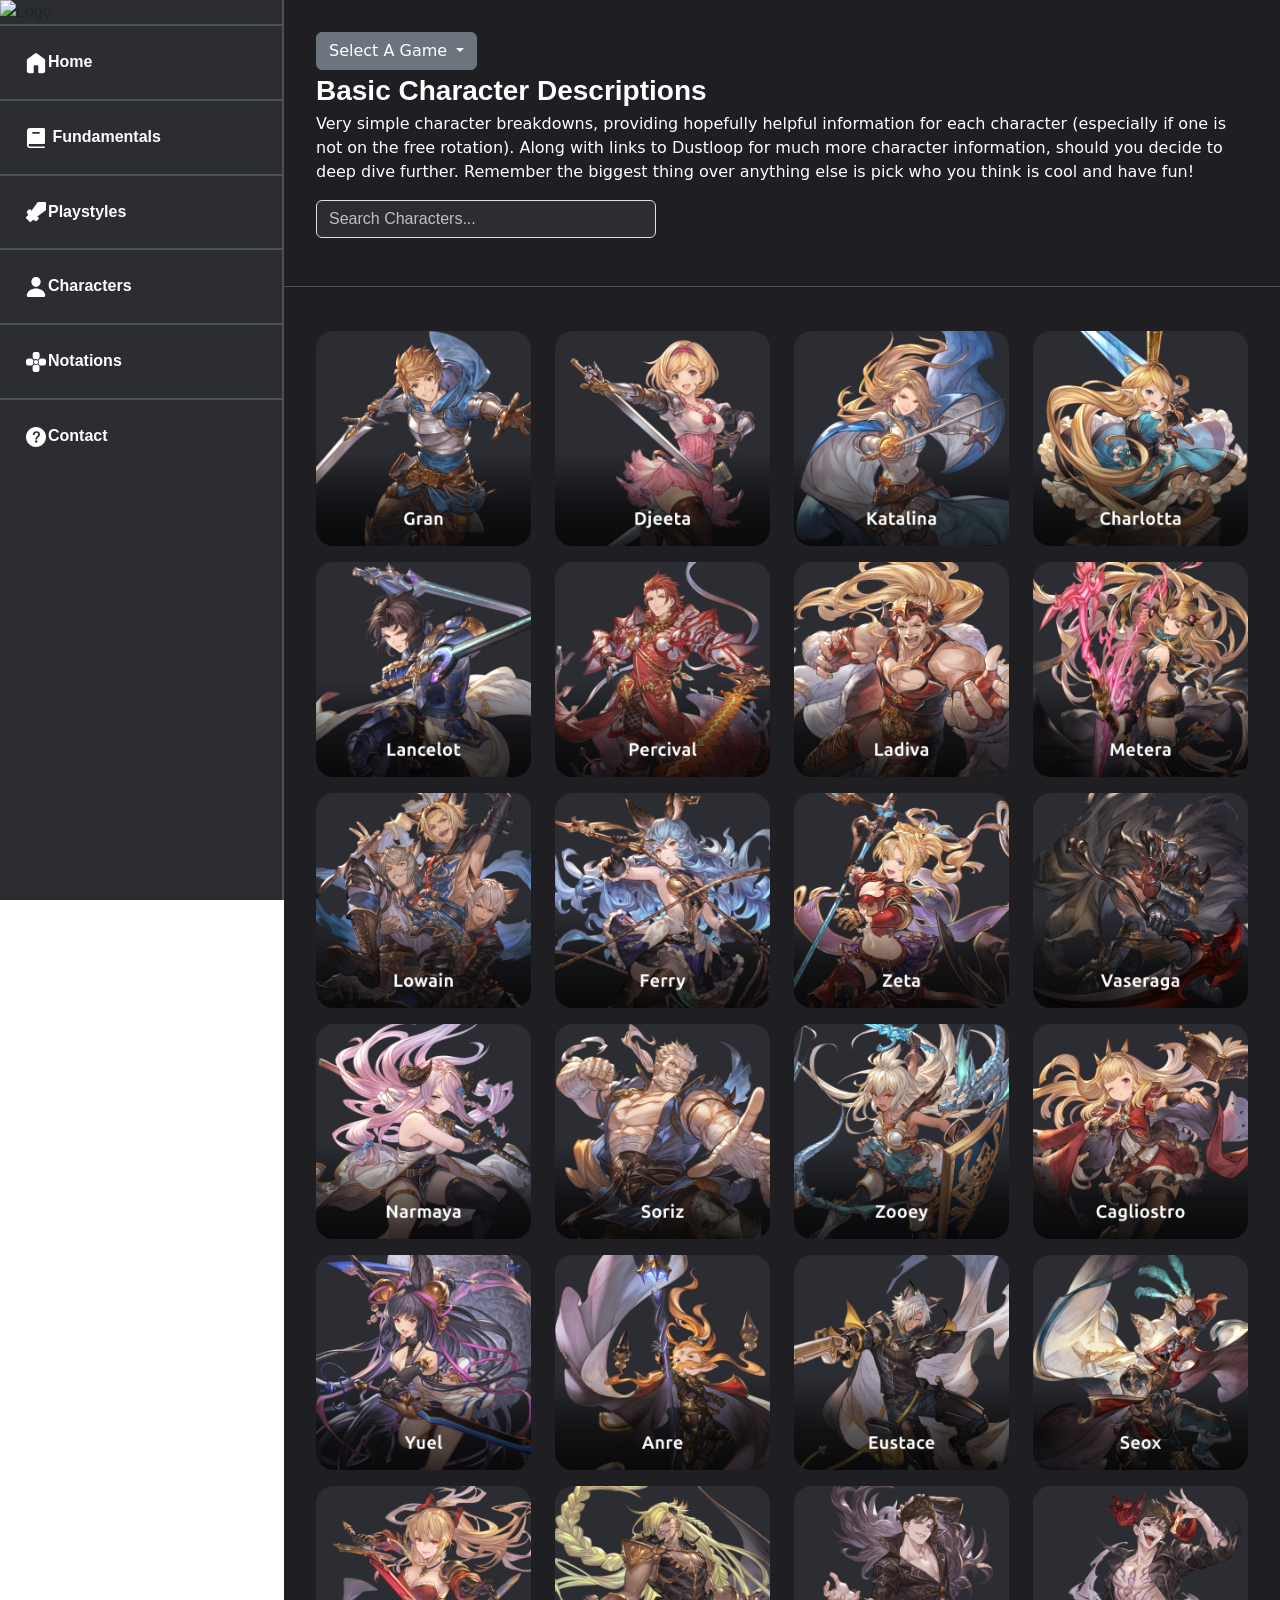
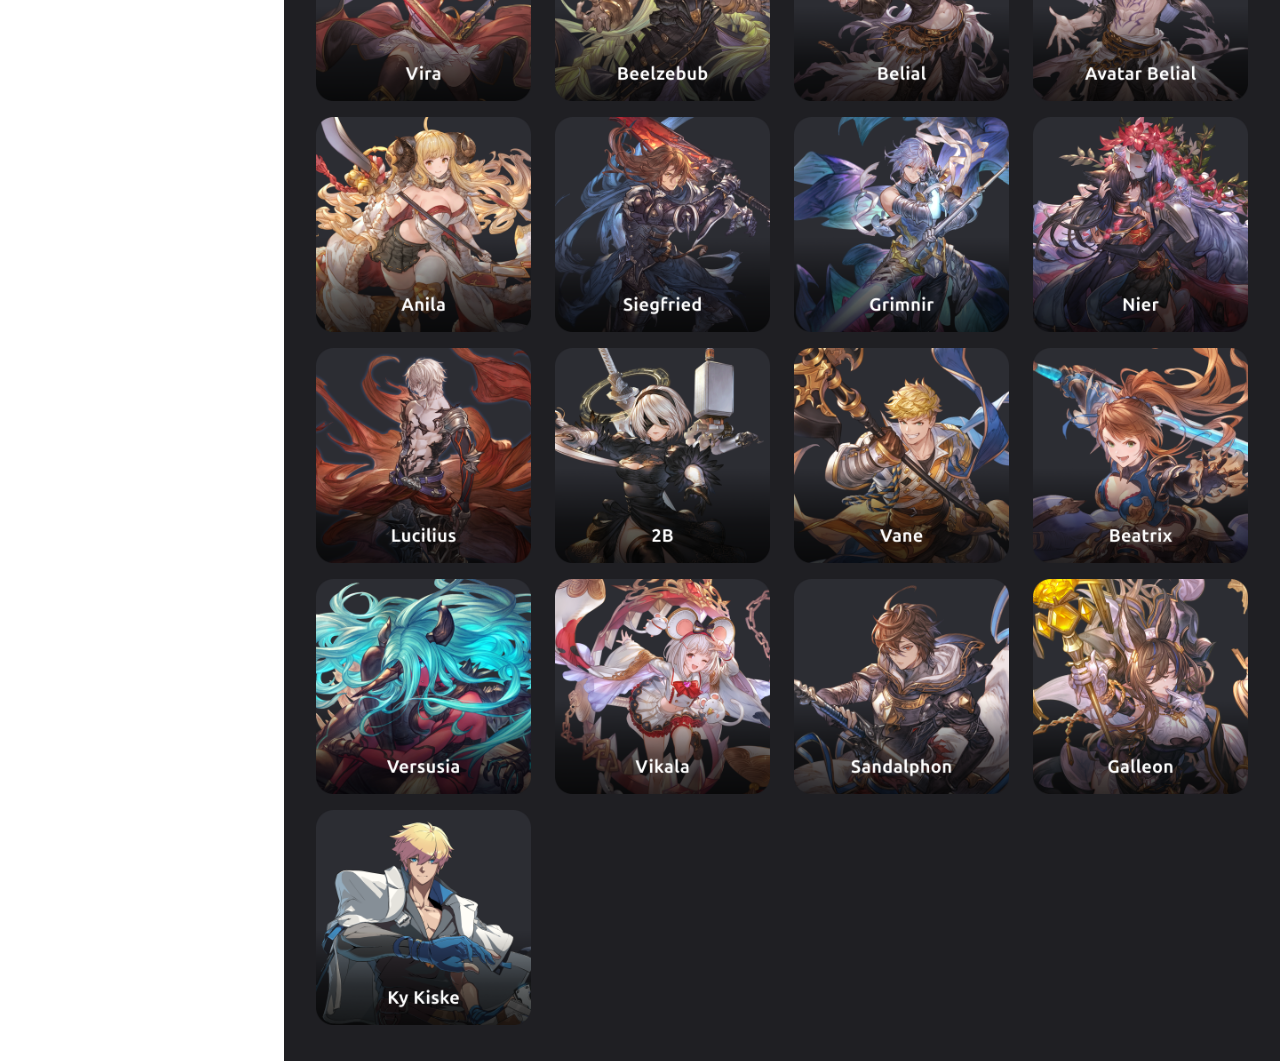
==== characters copy.html @ 0eaa95cd "Test VSC Git" ====
<!doctype html>
<html lang="en">
    <head>
        <title>Title</title>
        <!-- Required meta tags -->
        <meta charset="utf-8" />
        <meta
            name="viewport"
            content="width=device-width, initial-scale=1, shrink-to-fit=no"
        />
<link rel="stylesheet" href="styles.css" >
<link rel="preconnect" href="https://fonts.googleapis.com">
<link rel="preconnect" href="https://fonts.gstatic.com" crossorigin>
<link href="https://fonts.googleapis.com/css2?family=Spline+Sans+Mono:ital,wght@0,300..700;1,300..700&family=Ubuntu+Sans:ital,wght@0,100..800;1,100..800&display=swap" rel="stylesheet">

<script src="GranblueChars.js"></script>
<script src="javascript.js"></script>

<!-- Bootstrap CSS v5.2.1 -->
        <link
            href="https://cdn.jsdelivr.net/npm/bootstrap@5.3.2/dist/css/bootstrap.min.css"
            rel="stylesheet"
            integrity="sha384-T3c6CoIi6uLrA9TneNEoa7RxnatzjcDSCmG1MXxSR1GAsXEV/Dwwykc2MPK8M2HN"
            crossorigin="anonymous"
        />
    </head>


<body>
        
          
        <div id="sidenav-placeholder"></div>
        


<div class="box">

<div class="main-top">

  <div class="dropdown open">
    <button
      class="btn btn-secondary dropdown-toggle"
      type="button"
      id="triggerId"
      data-bs-toggle="dropdown"
      aria-haspopup="true"
      aria-expanded="false"
    >
      Select A Game
    </button>
    <div class="dropdown-menu" aria-labelledby="triggerId">
      <button class="dropdown-item" href="#">Granblue Fantasy Versus: Rising</button>
      
      <button class="dropdown-item" href="#">Guilty Gear: Strive</button>
      
    </div>
  </div>
  




  <header>Basic Character Descriptions</header>
  <p>Very simple character breakdowns, providing hopefully helpful information for each character (especially if one is not on the free rotation). Along with links to Dustloop for much more character information, should you decide to deep dive further. Remember the biggest thing over anything else is pick who you think is cool and have fun!</p>


  <div class="input-group mb-3">
  <input type="text" class="form-control" id="searchInput" placeholder="Search Characters...">

</div>

</div>


<div class="main">


<div class="container mt-4">
  <div class="row" id="Granblue">

    <!-- Gran -->
    <div class="col-md-3 mb-3 character-card">
      <img src="/characterCard/characterCardGran.png" alt="Gran" class="img-thumbnail open-modal" style="cursor:pointer;"
     data-bs-toggle="modal" data-bs-target="#characterModal" data-character="Gran"/>
    </div>

  
    <!-- Djeeta -->
    <div class="col-md-3 mb-3 character-card">
      <img src="/characterCard/characterCardDjeeta.png" alt="Djeeta" class="img-thumbnail open-modal" style="cursor:pointer;"
           data-bs-toggle="modal" data-bs-target="#characterModal"  data-character="Djeeta" />
    </div>
    
    <!-- Katalina -->
    <div class="col-md-3 mb-3 character-card">
      <img src="/characterCard/characterCardKat.png" alt="Katalina" class="img-thumbnail open-modal" style="cursor:pointer;"
           data-bs-toggle="modal" data-bs-target="#characterModal"  data-character="Katalina" />
    </div>

    <!-- Charlotta -->
    <div class="col-md-3 mb-3 character-card">
      <img src="/characterCard/characterCardCharl.png" alt="Charlotta" class="img-thumbnail open-modal" style="cursor:pointer;"
           data-bs-toggle="modal" data-bs-target="#characterModal" data-character="Charlotta"/>
    </div>

    <!-- Lancelot -->
    <div class="col-md-3 mb-3 character-card">
      <img src="/characterCard/characterCardLance.png" alt="Lancelot" class="img-thumbnail open-modal" style="cursor:pointer;"
           data-bs-toggle="modal" data-bs-target="#characterModal"  data-character="Lancelot" />
          </div>
          
    <!-- Percival -->
    <div class="col-md-3 mb-3 character-card">
      <img src="/characterCard/characterCardPerc.png" alt="Percival" class="img-thumbnail open-modal" style="cursor:pointer;"
           data-bs-toggle="modal" data-bs-target="#characterModal"  data-character="Percival" />
    </div>
    
    <!-- Ladiva -->
    <div class="col-md-3 mb-3 character-card">
      <img src="/characterCard/characterCardLa.png" alt="Ladiva" class="img-thumbnail open-modal" style="cursor:pointer;"
           data-bs-toggle="modal" data-bs-target="#characterModal" data-character="Ladiva"/>
    </div>

    <!-- Metera -->
    <div class="col-md-3 mb-3 character-card">
      <img src="/characterCard/characterCardMet.png" alt="Metera" class="img-thumbnail open-modal" style="cursor:pointer;"
           data-bs-toggle="modal" data-bs-target="#characterModal"  data-character="Metera" />
    </div>
    
    <!-- Lowain -->
    <div class="col-md-3 mb-3 character-card">
      <img src="/characterCard/characterCardLow.png" alt="Lowain" class="img-thumbnail open-modal" style="cursor:pointer;"
           data-bs-toggle="modal" data-bs-target="#characterModal"  data-character="Lowain"/>
    </div>    

    <!-- Ferry -->
    <div class="col-md-3 mb-3 character-card">
      <img src="/characterCard/characterCardFerry.png" alt="Ferry" class="img-thumbnail open-modal" style="cursor:pointer;"
           data-bs-toggle="modal" data-bs-target="#characterModal" data-character="Ferry"/>
    </div>

    <!-- Zeta -->
    <div class="col-md-3 mb-3 character-card">
      <img src="/characterCard/characterCardZeta.png" alt="Zeta" class="img-thumbnail open-modal" style="cursor:pointer;"
           data-bs-toggle="modal" data-bs-target="#characterModal"  data-character="Zeta" />
    </div>
    
        <!-- Vaseraga -->
    <div class="col-md-3 mb-3 character-card">
      <img src="/characterCard/characterCardVas.png" alt="Vaseraga" class="img-thumbnail open-modal" style="cursor:pointer;"
           data-bs-toggle="modal" data-bs-target="#characterModal"  data-character="Vaseraga" />
    </div>

        <!-- Narmaya -->
    <div class="col-md-3 mb-3 character-card">
      <img src="/characterCard/characterCardNar.png" alt="Narmaya" class="img-thumbnail open-modal" style="cursor:pointer;"
           data-bs-toggle="modal" data-bs-target="#characterModal"  data-character="Narmaya" />
    </div>

        <!-- Soriz -->
    <div class="col-md-3 mb-3 character-card">
      <img src="/characterCard/characterCardSoriz.png" alt="Soriz" class="img-thumbnail open-modal" style="cursor:pointer;"
           data-bs-toggle="modal" data-bs-target="#characterModal"  data-character="Soriz" />
    </div>

        <!-- Zooey -->
    <div class="col-md-3 mb-3 character-card">
      <img src="/characterCard/characterCardZooey.png" alt="Zooey" class="img-thumbnail open-modal" style="cursor:pointer;"
           data-bs-toggle="modal" data-bs-target="#characterModal"  data-character="Zooey" />
    </div>

    <!-- Cagliostro -->
    <div class="col-md-3 mb-3 character-card">
      <img src="/characterCard/characterCardCag.png" alt="Cagliostro" class="img-thumbnail open-modal" style="cursor:pointer;"
           data-bs-toggle="modal" data-bs-target="#characterModal"  data-character="Cagliostro" />
    </div>
    
    <!-- Yuel -->
    <div class="col-md-3 mb-3 character-card">
      <img src="/characterCard/characterCardYuel.png" alt="Yuel" class="img-thumbnail open-modal" style="cursor:pointer;"
           data-bs-toggle="modal" data-bs-target="#characterModal" data-character="Yuel"/>
    </div>

    <!-- Anre -->
    <div class="col-md-3 mb-3 character-card">
      <img src="/characterCard/characterCardAnre.png" alt="Anre" class="img-thumbnail open-modal" style="cursor:pointer;"
           data-bs-toggle="modal" data-bs-target="#characterModal"  data-character="Anre" />
    </div>
    
    <!-- Eustace -->
    <div class="col-md-3 mb-3 character-card">
      <img src="/characterCard/characterCardEus.png" alt="Eustace" class="img-thumbnail open-modal" style="cursor:pointer;"
           data-bs-toggle="modal" data-bs-target="#characterModal"  data-character="Eustace" />
    </div>    

    <!-- Seox -->
    <div class="col-md-3 mb-3 character-card">
      <img src="/characterCard/characterCardSeox.png" alt="Seox" class="img-thumbnail open-modal" style="cursor:pointer;"
           data-bs-toggle="modal" data-bs-target="#characterModal" data-character="Seox"/>
    </div>

    <!-- Vira -->
    <div class="col-md-3 mb-3 character-card">
      <img src="/characterCard/characterCardVira.png" alt="Vira" class="img-thumbnail open-modal" style="cursor:pointer;"
           data-bs-toggle="modal" data-bs-target="#characterModal"  data-character="Vira" />
    </div>
    
    <!-- Beezlebub -->
    <div class="col-md-3 mb-3 character-card">
      <img src="/characterCard/characterCardBeelz.png" alt="Beezlebub" class="img-thumbnail open-modal" style="cursor:pointer;"
           data-bs-toggle="modal" data-bs-target="#characterModal"  data-character="Beezlebub" />
    </div>    

    <!-- Belial -->
    <div class="col-md-3 mb-3 character-card">
      <img src="/characterCard/characterCardBeli.png" alt="Belial" class="img-thumbnail open-modal" style="cursor:pointer;"
           data-bs-toggle="modal" data-bs-target="#characterModal" data-character="Belial"/>
    </div>

    <!-- Avatar Belial -->
    <div class="col-md-3 mb-3 character-card">
      <img src="/characterCard/characterCardAvaBeli.png" alt="Avatar" class="img-thumbnail open-modal" style="cursor:pointer;"
           data-bs-toggle="modal" data-bs-target="#characterModal"  data-character="Avatar" />
    </div>
    
    <!-- Anila -->
    <div class="col-md-3 mb-3 character-card">
      <img src="/characterCard/characterCardAnila.png" alt="Anila" class="img-thumbnail open-modal" style="cursor:pointer;"
           data-bs-toggle="modal" data-bs-target="#characterModal"  data-character="Anila" />
    </div>
    
    <!-- Siegfried -->
    <div class="col-md-3 mb-3 character-card">
      <img src="/characterCard/characterCardSieg.png" alt="Siegfried" class="img-thumbnail open-modal" style="cursor:pointer;"
           data-bs-toggle="modal" data-bs-target="#characterModal" data-character="Siegfried"/>
    </div>

    <!-- Grimnir -->
    <div class="col-md-3 mb-3 character-card">
      <img src="/characterCard/characterCardGrim.png" alt="Grimnir" class="img-thumbnail open-modal" style="cursor:pointer;"
           data-bs-toggle="modal" data-bs-target="#characterModal"  data-character="Grimnir"/>
    </div>
    
    <!-- Nier -->
    <div class="col-md-3 mb-3 character-card">
      <img src="/characterCard/characterCardNier.png" alt="Nier" class="img-thumbnail open-modal" style="cursor:pointer;"
           data-bs-toggle="modal" data-bs-target="#characterModal"  data-character="Nier" />
    </div>

    <!-- DLC - Lucilius -->
    <div class="col-md-3 mb-3 character-card">
      <img src="/characterCard/characterCardLucil.png" alt="Lucilius" class="img-thumbnail open-modal" style="cursor:pointer;"
           data-bs-toggle="modal" data-bs-target="#characterModal" data-character="Lucilius"/>
    </div>

    <!-- DLC - 2B -->
    <div class="col-md-3 mb-3 character-card">
      <img src="/characterCard/characterCard2B.png" alt="2B" class="img-thumbnail open-modal" style="cursor:pointer;"
           data-bs-toggle="modal" data-bs-target="#characterModal"  data-character="TwoB" />
    </div>
    
    <!-- DLC - Vane -->
    <div class="col-md-3 mb-3 character-card">
      <img src="/characterCard/characterCardVane.png" alt="Vane" class="img-thumbnail open-modal" style="cursor:pointer;"
           data-bs-toggle="modal" data-bs-target="#characterModal"  data-character="Vane" />
    </div>    

    <!-- DLC - Beatrix -->
    <div class="col-md-3 mb-3 character-card">
      <img src="/characterCard/characterCardBeatrix.png" alt="Beatrix" class="img-thumbnail open-modal" style="cursor:pointer;"
           data-bs-toggle="modal" data-bs-target="#characterModal" data-character="Beatrix"/>
    </div>

    <!-- DLC - Versusia -->
    <div class="col-md-3 mb-3 character-card">
      <img src="/characterCard/characterCardVers.png" alt="Versusia" class="img-thumbnail open-modal" style="cursor:pointer;"
           data-bs-toggle="modal" data-bs-target="#characterModal"  data-character="Versusia" />
    </div>
    
    <!-- DLC - Vikala -->
    <div class="col-md-3 mb-3 character-card">
      <img src="/characterCard/characterCardVikala.png" alt="Vikala" class="img-thumbnail open-modal" style="cursor:pointer;"
           data-bs-toggle="modal" data-bs-target="#characterModal"  data-character="Vikala" />
    </div>
    
    <!-- DLC - Sandalphon -->
    <div class="col-md-3 mb-3 character-card">
      <img src="/characterCard/characterCardSandal.png" alt="Sandalphon" class="img-thumbnail open-modal" style="cursor:pointer;"
           data-bs-toggle="modal" data-bs-target="#characterModal" data-character="Sandalphon"/>
    </div>

    <!-- DLC - Galleon -->
    <div class="col-md-3 mb-3 character-card">
      <img src="/characterCard/characterCardGalleon.png" alt="Galleon" class="img-thumbnail open-modal" style="cursor:pointer;"
           data-bs-toggle="modal" data-bs-target="#characterModal"  data-character="Galleon" />
    </div>
    




  </div>

  <div class="row" id="Guilty">

    <!-- Ky Kiske -->
    <div class="col-md-3 mb-3 character-card">
      <img src="/characterCard/Guilty Gear/characterCardKy.png" alt="Ky Kiske" class="img-thumbnail open-modal" style="cursor:pointer;"
     data-bs-toggle="modal" data-bs-target="#characterModal" data-character="Kiske"/>
    </div>


  </div>
</div>

<!-- Modals -->

<!-- Modal -->
<div class="modal fade" id="characterModal" tabindex="-1" aria-hidden="true">
  <div class="modal-dialog modal-lg modal-dialog-centered">
    <div class="modal-content">
      <div class="modal-body position-relative text-center">
        <button type="button" class="btn-close btn-close-white position-absolute top-0 end-0 m-3"
                data-bs-dismiss="modal" aria-label="Close"></button>
        <img id="modal-image" src="" class="img-fluid" alt="Full Image" />
        <div class="modal-text">
          <p id="modal-name" class="callOut character"></p>
          <p id="modal-details1" class="characterdetail"></p>
          <p id="modal-details2" class="characterdetail"></p>
          <p id="modal-details3" class="characterdetail"></p>
        </div>
      </div>
    </div>
  </div>
</div>



</div>

</div>


        <footer>
            <!-- place footer here -->
        </footer>
        <!-- Bootstrap JavaScript Libraries -->
        <script
            src="https://cdn.jsdelivr.net/npm/@popperjs/core@2.11.8/dist/umd/popper.min.js"
            integrity="sha384-I7E8VVD/ismYTF4hNIPjVp/Zjvgyol6VFvRkX/vR+Vc4jQkC+hVqc2pM8ODewa9r"
            crossorigin="anonymous"
        ></script>

        <script
            src="https://cdn.jsdelivr.net/npm/bootstrap@5.3.2/dist/js/bootstrap.min.js"
            integrity="sha384-BBtl+eGJRgqQAUMxJ7pMwbEyER4l1g+O15P+16Ep7Q9Q+zqX6gSbd85u4mG4QzX+"
            crossorigin="anonymous"
        ></script>

        


    </body>
</html>
---- styles.css ----
@import url("https://cdn.jsdelivr.net/npm/bootstrap-icons@1.13.1/font/bootstrap-icons.min.css");



.main {
    display: flex; 
    flex-direction: column;
    color: #FFFFFF;
   font-family: var(--fontFamilyPrimary);
   font-size: var(--fontSizeSm);
   letter-spacing: 2%;
   font-weight: normal;
   line-height: 150%;
    padding: 20px;
}

.main-top {
  display: flex;
  flex-direction: column;
  border-bottom-style: solid;
  border-bottom-color: #4E5058;
  border-bottom-width: 1.5px;
  /* background-image: url('https://images.pexels.com/photos/956981/milky-way-starry-sky-night-sky-star-956981.jpeg'); */
  background-size: cover;
  padding: 32px;
  color: white;
}

.main-top h1 {
  margin: 0, 0, 32px, 32px;
}



:root {
  --fontFamilyPrimary: 'Ubuntu Sans', sans-serif;
  --fontFamilySecondary: 'Spline Sans Mono', monospace;
  --fontSizeXsm: 0.75em;
  --fontSizeSm: 1em;
  --fontSizeMd: 1.25em;
  --fontSizeLg: 1.75em;
  --fontSizeXlg: 3em;
}

body {
    background-color:red;
   font-family: var(--fontFamilyPrimary);
   font-size: var(--fontSizeSm);
   letter-spacing: 2%;
   font-weight: normal;
   line-height: 150%;
   color: #ff0000;
}


.box {
  display: flex;
  flex-direction: column;
  background-color: #1F1F23;
  min-height: 100vh;
  margin-left: 284px; 
}

.sidenav{
  display:flex;
  flex-direction: column;
  height: 100%;
  width: 284px;
  font-family: var(--fontFamilyPrimary);
 font-size: var(--fontSizeSm);
 position: fixed;
 background-color: #2C2D33;
 border-right: #4E5058 solid 2px;
} 



.sidenav a {
  padding: 6px 8px 6px 16px;
  text-decoration: none;
  color: white;
  padding: 24px 0px 24px 24px;
  display: block;
  border-top: #4E5058 solid 2px;
letter-spacing: 2%;
font-weight: bold;
}

 .sidenav .active, a:hover {
  background-color: #5D8AA8;
}


.primary {
    color: #5D8AA8;

}

.stroke {
    color: #4E5058;
}

.img-thumbnail {
  border: none !important;
  padding: 0 !important;
  background-color: transparent !important;
}



/* tabs */


.tab {
  overflow: hidden;
}

/* Style the buttons that are used to open the tab content */
.tab button {
  background-color: inherit;
  border: none;
  outline: none;
  cursor: pointer;
  padding: 14px 16px;
  transition: 0.3s;
}

/* Change background color of buttons on hover */
.tab button:hover {
  background-color: #5D8AA8;
  border-radius: 5px;
}

.tab button.active {
  text-decoration: underline;
  text-decoration-thickness: 3px;
  text-underline-offset: 8px;
text-decoration-color: #5D8AA8;
}

.tabcontent {
  display: none;
  padding: 6px 12px;
  border-top: none;
}


#searchInput.form-control {
  width: 340px !important;
  max-width: 100%;
  flex: none;
  background-color: #2C2D33;
  color: #FFFFFF;
  font-family: var(--fontFamilyPrimary);
font-size: var(--fontSizeSm);
line-height: 150%;
letter-spacing: 2%;
}

#searchInput::placeholder { 
  color: #C0C0C0;
}




.modal-body {
display: flex;
flex-direction: row;
align-items: stretch;
padding: 40px;
width: 1040px;
height: 624px;
background: #2C2D33;
border-radius: 20px;
border: 3px solid #4E5058;

}


.modal-text {
  display: flex;
  flex-direction: column;
  padding: 0 30px;
  color: #FFFFFF; 
  align-items: stretch;
}

.modal-body img {
  display: flex;
  min-width: 50%;
  max-width: 40%;
  max-height: 100%;
  padding: 20px;
}


.characterdetail {
display: flex;
text-align: left !important;
padding: 0px 0px 0px 32px;
gap: 12px;



}


.modal .modal-content {
  background: transparent !important;
  border: none !important;
  border-radius: 0 !important;
  box-shadow: none !important;
  padding: 0 !important;
}

/* callOut */

.callOut {
font-family: var(--fontFamilyPrimary);
font-size: var(--fontSizeXlg);
color: #5D8AA8;
font-weight: bold;
line-height: 150%;
text-align: left;
}

title {
font-family: var(--fontFamilyPrimary);
font-size: var(--fontSizeXlg);
line-height: 150%;
font-weight: bold;}

header {
font-family: var(--fontFamilyPrimary);
font-size: var(--fontSizeLg);
line-height: 150%;
letter-spacing: 2%;
font-weight: bold;
}

label {
font-family: var(--fontFamilyPrimary);
font-size: var(--fontSizeSm);
line-height: 150%;
letter-spacing: 2%;
font-weight: bold;
}

.buttontext {
font-family: var(--fontFamilyPrimary);
font-size: var(--fontSizeSm);
color: #FFFFFF;
line-height: 150%;
letter-spacing: 2%;
font-weight: bold;
}

.highlightBold {
font-family: var(--fontFamilySecondary);
font-size: var(--fontSizeSm);
line-height: 150%;
letter-spacing: 2%;
font-weight: bold;
}

.highlightRegular {
font-family: var(--fontFamilySecondary);
font-size: var(--fontSizeSm);
line-height: 150%;
letter-spacing: 2%;
font-weight: bold;
} 

.highlightLabel {
font-family: var(--fontFamilyPrimary);
font-size: var(--fontSizeSm);
line-height: 150%;
letter-spacing: 2%;
font-weight: bold;
}
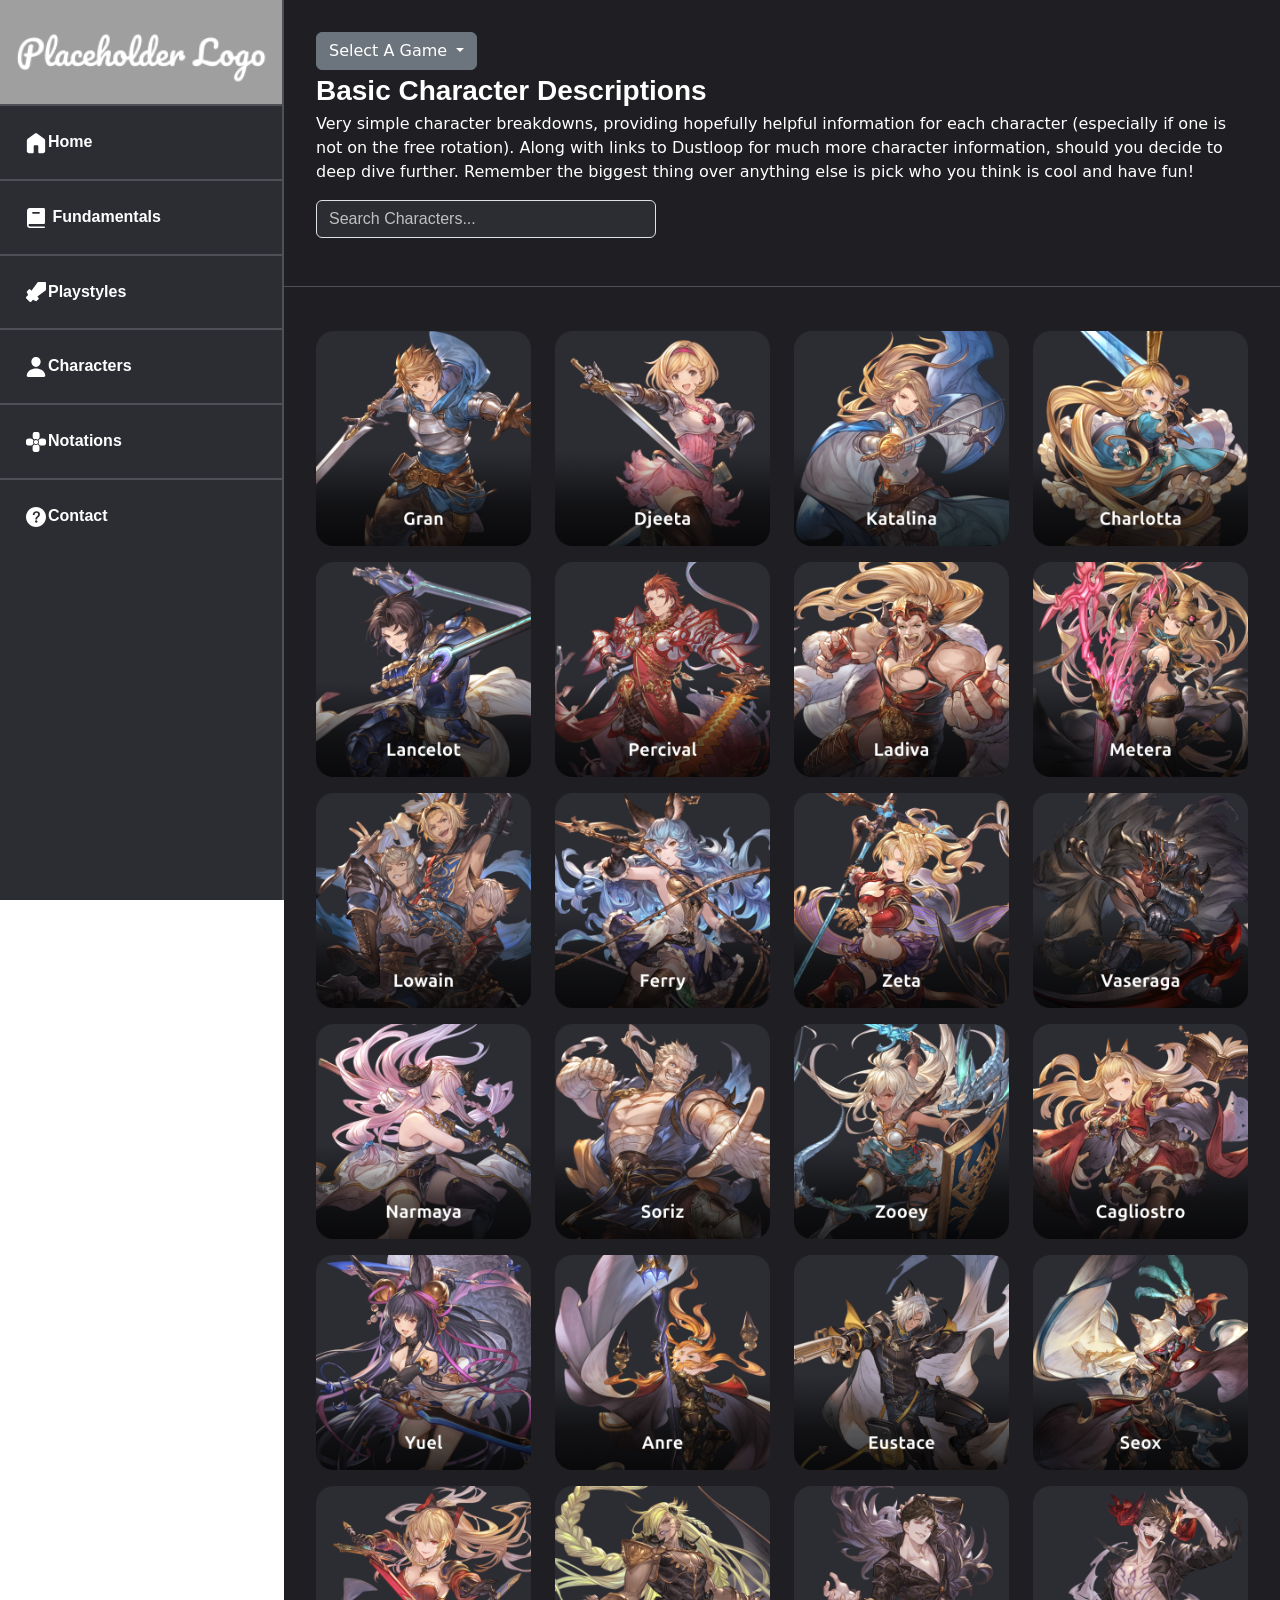
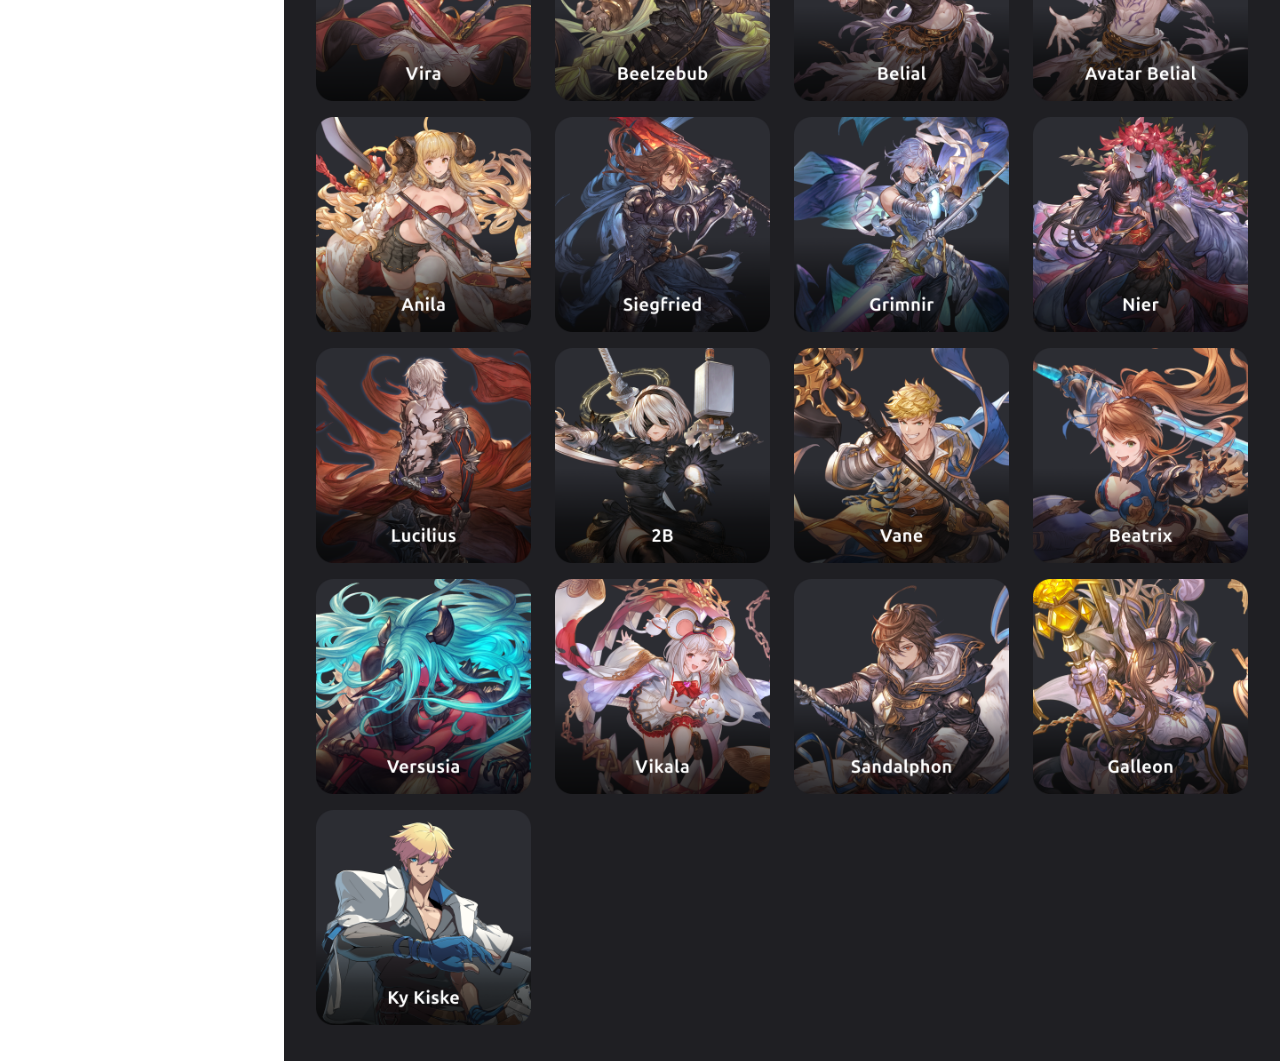
==== commit a7635839: "Fixed Images not linked properly" ====
--- a/characters copy.html
+++ b/characters copy.html
@@ -8,7 +8,7 @@
             name="viewport"
             content="width=device-width, initial-scale=1, shrink-to-fit=no"
         />
-<link rel="stylesheet" href="styles.css" >
+<link rel="stylesheet" href="./styles.css" >
 <link rel="preconnect" href="https://fonts.googleapis.com">
 <link rel="preconnect" href="https://fonts.gstatic.com" crossorigin>
 <link href="https://fonts.googleapis.com/css2?family=Spline+Sans+Mono:ital,wght@0,300..700;1,300..700&family=Ubuntu+Sans:ital,wght@0,100..800;1,100..800&display=swap" rel="stylesheet">
@@ -80,14 +80,14 @@
 
     <!-- Gran -->
     <div class="col-md-3 mb-3 character-card">
-      <img src="/characterCard/characterCardGran.png" alt="Gran" class="img-thumbnail open-modal" style="cursor:pointer;"
+      <img src="./characterCard/characterCardGran.png" alt="Gran" class="img-thumbnail open-modal" style="cursor:pointer;"
      data-bs-toggle="modal" data-bs-target="#characterModal" data-character="Gran"/>
     </div>
 
   
     <!-- Djeeta -->
     <div class="col-md-3 mb-3 character-card">
-      <img src="/characterCard/characterCardDjeeta.png" alt="Djeeta" class="img-thumbnail open-modal" style="cursor:pointer;"
+      <img src="./characterCard/characterCardDjeeta.png" alt="Djeeta" class="img-thumbnail open-modal" style="cursor:pointer;"
            data-bs-toggle="modal" data-bs-target="#characterModal"  data-character="Djeeta" />
     </div>
     
@@ -99,199 +99,199 @@
 
     <!-- Charlotta -->
     <div class="col-md-3 mb-3 character-card">
-      <img src="/characterCard/characterCardCharl.png" alt="Charlotta" class="img-thumbnail open-modal" style="cursor:pointer;"
+      <img src="./characterCard/characterCardCharl.png" alt="Charlotta" class="img-thumbnail open-modal" style="cursor:pointer;"
            data-bs-toggle="modal" data-bs-target="#characterModal" data-character="Charlotta"/>
     </div>
 
     <!-- Lancelot -->
     <div class="col-md-3 mb-3 character-card">
-      <img src="/characterCard/characterCardLance.png" alt="Lancelot" class="img-thumbnail open-modal" style="cursor:pointer;"
+      <img src="./characterCard/characterCardLance.png" alt="Lancelot" class="img-thumbnail open-modal" style="cursor:pointer;"
            data-bs-toggle="modal" data-bs-target="#characterModal"  data-character="Lancelot" />
           </div>
           
     <!-- Percival -->
     <div class="col-md-3 mb-3 character-card">
-      <img src="/characterCard/characterCardPerc.png" alt="Percival" class="img-thumbnail open-modal" style="cursor:pointer;"
+      <img src="./characterCard/characterCardPerc.png" alt="Percival" class="img-thumbnail open-modal" style="cursor:pointer;"
            data-bs-toggle="modal" data-bs-target="#characterModal"  data-character="Percival" />
     </div>
     
     <!-- Ladiva -->
     <div class="col-md-3 mb-3 character-card">
-      <img src="/characterCard/characterCardLa.png" alt="Ladiva" class="img-thumbnail open-modal" style="cursor:pointer;"
+      <img src="./characterCard/characterCardLa.png" alt="Ladiva" class="img-thumbnail open-modal" style="cursor:pointer;"
            data-bs-toggle="modal" data-bs-target="#characterModal" data-character="Ladiva"/>
     </div>
 
     <!-- Metera -->
     <div class="col-md-3 mb-3 character-card">
-      <img src="/characterCard/characterCardMet.png" alt="Metera" class="img-thumbnail open-modal" style="cursor:pointer;"
+      <img src="./characterCard/characterCardMet.png" alt="Metera" class="img-thumbnail open-modal" style="cursor:pointer;"
            data-bs-toggle="modal" data-bs-target="#characterModal"  data-character="Metera" />
     </div>
     
     <!-- Lowain -->
     <div class="col-md-3 mb-3 character-card">
-      <img src="/characterCard/characterCardLow.png" alt="Lowain" class="img-thumbnail open-modal" style="cursor:pointer;"
+      <img src="./characterCard/characterCardLow.png" alt="Lowain" class="img-thumbnail open-modal" style="cursor:pointer;"
            data-bs-toggle="modal" data-bs-target="#characterModal"  data-character="Lowain"/>
     </div>    
 
     <!-- Ferry -->
     <div class="col-md-3 mb-3 character-card">
-      <img src="/characterCard/characterCardFerry.png" alt="Ferry" class="img-thumbnail open-modal" style="cursor:pointer;"
+      <img src="./characterCard/characterCardFerry.png" alt="Ferry" class="img-thumbnail open-modal" style="cursor:pointer;"
            data-bs-toggle="modal" data-bs-target="#characterModal" data-character="Ferry"/>
     </div>
 
     <!-- Zeta -->
     <div class="col-md-3 mb-3 character-card">
-      <img src="/characterCard/characterCardZeta.png" alt="Zeta" class="img-thumbnail open-modal" style="cursor:pointer;"
+      <img src="./characterCard/characterCardZeta.png" alt="Zeta" class="img-thumbnail open-modal" style="cursor:pointer;"
            data-bs-toggle="modal" data-bs-target="#characterModal"  data-character="Zeta" />
     </div>
     
         <!-- Vaseraga -->
     <div class="col-md-3 mb-3 character-card">
-      <img src="/characterCard/characterCardVas.png" alt="Vaseraga" class="img-thumbnail open-modal" style="cursor:pointer;"
+      <img src="./characterCard/characterCardVas.png" alt="Vaseraga" class="img-thumbnail open-modal" style="cursor:pointer;"
            data-bs-toggle="modal" data-bs-target="#characterModal"  data-character="Vaseraga" />
     </div>
 
         <!-- Narmaya -->
     <div class="col-md-3 mb-3 character-card">
-      <img src="/characterCard/characterCardNar.png" alt="Narmaya" class="img-thumbnail open-modal" style="cursor:pointer;"
+      <img src="./characterCard/characterCardNar.png" alt="Narmaya" class="img-thumbnail open-modal" style="cursor:pointer;"
            data-bs-toggle="modal" data-bs-target="#characterModal"  data-character="Narmaya" />
     </div>
 
         <!-- Soriz -->
     <div class="col-md-3 mb-3 character-card">
-      <img src="/characterCard/characterCardSoriz.png" alt="Soriz" class="img-thumbnail open-modal" style="cursor:pointer;"
+      <img src="./characterCard/characterCardSoriz.png" alt="Soriz" class="img-thumbnail open-modal" style="cursor:pointer;"
            data-bs-toggle="modal" data-bs-target="#characterModal"  data-character="Soriz" />
     </div>
 
         <!-- Zooey -->
     <div class="col-md-3 mb-3 character-card">
-      <img src="/characterCard/characterCardZooey.png" alt="Zooey" class="img-thumbnail open-modal" style="cursor:pointer;"
+      <img src="./characterCard/characterCardZooey.png" alt="Zooey" class="img-thumbnail open-modal" style="cursor:pointer;"
            data-bs-toggle="modal" data-bs-target="#characterModal"  data-character="Zooey" />
     </div>
 
     <!-- Cagliostro -->
     <div class="col-md-3 mb-3 character-card">
-      <img src="/characterCard/characterCardCag.png" alt="Cagliostro" class="img-thumbnail open-modal" style="cursor:pointer;"
+      <img src="./characterCard/characterCardCag.png" alt="Cagliostro" class="img-thumbnail open-modal" style="cursor:pointer;"
            data-bs-toggle="modal" data-bs-target="#characterModal"  data-character="Cagliostro" />
     </div>
     
     <!-- Yuel -->
     <div class="col-md-3 mb-3 character-card">
-      <img src="/characterCard/characterCardYuel.png" alt="Yuel" class="img-thumbnail open-modal" style="cursor:pointer;"
+      <img src="./characterCard/characterCardYuel.png" alt="Yuel" class="img-thumbnail open-modal" style="cursor:pointer;"
            data-bs-toggle="modal" data-bs-target="#characterModal" data-character="Yuel"/>
     </div>
 
     <!-- Anre -->
     <div class="col-md-3 mb-3 character-card">
-      <img src="/characterCard/characterCardAnre.png" alt="Anre" class="img-thumbnail open-modal" style="cursor:pointer;"
+      <img src="./characterCard/characterCardAnre.png" alt="Anre" class="img-thumbnail open-modal" style="cursor:pointer;"
            data-bs-toggle="modal" data-bs-target="#characterModal"  data-character="Anre" />
     </div>
     
     <!-- Eustace -->
     <div class="col-md-3 mb-3 character-card">
-      <img src="/characterCard/characterCardEus.png" alt="Eustace" class="img-thumbnail open-modal" style="cursor:pointer;"
+      <img src="./characterCard/characterCardEus.png" alt="Eustace" class="img-thumbnail open-modal" style="cursor:pointer;"
            data-bs-toggle="modal" data-bs-target="#characterModal"  data-character="Eustace" />
     </div>    
 
     <!-- Seox -->
     <div class="col-md-3 mb-3 character-card">
-      <img src="/characterCard/characterCardSeox.png" alt="Seox" class="img-thumbnail open-modal" style="cursor:pointer;"
+      <img src="./characterCard/characterCardSeox.png" alt="Seox" class="img-thumbnail open-modal" style="cursor:pointer;"
            data-bs-toggle="modal" data-bs-target="#characterModal" data-character="Seox"/>
     </div>
 
     <!-- Vira -->
     <div class="col-md-3 mb-3 character-card">
-      <img src="/characterCard/characterCardVira.png" alt="Vira" class="img-thumbnail open-modal" style="cursor:pointer;"
+      <img src="./characterCard/characterCardVira.png" alt="Vira" class="img-thumbnail open-modal" style="cursor:pointer;"
            data-bs-toggle="modal" data-bs-target="#characterModal"  data-character="Vira" />
     </div>
     
     <!-- Beezlebub -->
     <div class="col-md-3 mb-3 character-card">
-      <img src="/characterCard/characterCardBeelz.png" alt="Beezlebub" class="img-thumbnail open-modal" style="cursor:pointer;"
+      <img src="./characterCard/characterCardBeelz.png" alt="Beezlebub" class="img-thumbnail open-modal" style="cursor:pointer;"
            data-bs-toggle="modal" data-bs-target="#characterModal"  data-character="Beezlebub" />
     </div>    
 
     <!-- Belial -->
     <div class="col-md-3 mb-3 character-card">
-      <img src="/characterCard/characterCardBeli.png" alt="Belial" class="img-thumbnail open-modal" style="cursor:pointer;"
+      <img src="./characterCard/characterCardBeli.png" alt="Belial" class="img-thumbnail open-modal" style="cursor:pointer;"
            data-bs-toggle="modal" data-bs-target="#characterModal" data-character="Belial"/>
     </div>
 
     <!-- Avatar Belial -->
     <div class="col-md-3 mb-3 character-card">
-      <img src="/characterCard/characterCardAvaBeli.png" alt="Avatar" class="img-thumbnail open-modal" style="cursor:pointer;"
+      <img src="./characterCard/characterCardAvaBeli.png" alt="Avatar" class="img-thumbnail open-modal" style="cursor:pointer;"
            data-bs-toggle="modal" data-bs-target="#characterModal"  data-character="Avatar" />
     </div>
     
     <!-- Anila -->
     <div class="col-md-3 mb-3 character-card">
-      <img src="/characterCard/characterCardAnila.png" alt="Anila" class="img-thumbnail open-modal" style="cursor:pointer;"
+      <img src="./characterCard/characterCardAnila.png" alt="Anila" class="img-thumbnail open-modal" style="cursor:pointer;"
            data-bs-toggle="modal" data-bs-target="#characterModal"  data-character="Anila" />
     </div>
     
     <!-- Siegfried -->
     <div class="col-md-3 mb-3 character-card">
-      <img src="/characterCard/characterCardSieg.png" alt="Siegfried" class="img-thumbnail open-modal" style="cursor:pointer;"
+      <img src="./characterCard/characterCardSieg.png" alt="Siegfried" class="img-thumbnail open-modal" style="cursor:pointer;"
            data-bs-toggle="modal" data-bs-target="#characterModal" data-character="Siegfried"/>
     </div>
 
     <!-- Grimnir -->
     <div class="col-md-3 mb-3 character-card">
-      <img src="/characterCard/characterCardGrim.png" alt="Grimnir" class="img-thumbnail open-modal" style="cursor:pointer;"
+      <img src="./characterCard/characterCardGrim.png" alt="Grimnir" class="img-thumbnail open-modal" style="cursor:pointer;"
            data-bs-toggle="modal" data-bs-target="#characterModal"  data-character="Grimnir"/>
     </div>
     
     <!-- Nier -->
     <div class="col-md-3 mb-3 character-card">
-      <img src="/characterCard/characterCardNier.png" alt="Nier" class="img-thumbnail open-modal" style="cursor:pointer;"
+      <img src="./characterCard/characterCardNier.png" alt="Nier" class="img-thumbnail open-modal" style="cursor:pointer;"
            data-bs-toggle="modal" data-bs-target="#characterModal"  data-character="Nier" />
     </div>
 
     <!-- DLC - Lucilius -->
     <div class="col-md-3 mb-3 character-card">
-      <img src="/characterCard/characterCardLucil.png" alt="Lucilius" class="img-thumbnail open-modal" style="cursor:pointer;"
+      <img src="./characterCard/characterCardLucil.png" alt="Lucilius" class="img-thumbnail open-modal" style="cursor:pointer;"
            data-bs-toggle="modal" data-bs-target="#characterModal" data-character="Lucilius"/>
     </div>
 
     <!-- DLC - 2B -->
     <div class="col-md-3 mb-3 character-card">
-      <img src="/characterCard/characterCard2B.png" alt="2B" class="img-thumbnail open-modal" style="cursor:pointer;"
+      <img src="./characterCard/characterCard2B.png" alt="2B" class="img-thumbnail open-modal" style="cursor:pointer;"
            data-bs-toggle="modal" data-bs-target="#characterModal"  data-character="TwoB" />
     </div>
     
     <!-- DLC - Vane -->
     <div class="col-md-3 mb-3 character-card">
-      <img src="/characterCard/characterCardVane.png" alt="Vane" class="img-thumbnail open-modal" style="cursor:pointer;"
+      <img src="./characterCard/characterCardVane.png" alt="Vane" class="img-thumbnail open-modal" style="cursor:pointer;"
            data-bs-toggle="modal" data-bs-target="#characterModal"  data-character="Vane" />
     </div>    
 
     <!-- DLC - Beatrix -->
     <div class="col-md-3 mb-3 character-card">
-      <img src="/characterCard/characterCardBeatrix.png" alt="Beatrix" class="img-thumbnail open-modal" style="cursor:pointer;"
+      <img src="./characterCard/characterCardBeatrix.png" alt="Beatrix" class="img-thumbnail open-modal" style="cursor:pointer;"
            data-bs-toggle="modal" data-bs-target="#characterModal" data-character="Beatrix"/>
     </div>
 
     <!-- DLC - Versusia -->
     <div class="col-md-3 mb-3 character-card">
-      <img src="/characterCard/characterCardVers.png" alt="Versusia" class="img-thumbnail open-modal" style="cursor:pointer;"
+      <img src="./characterCard/characterCardVers.png" alt="Versusia" class="img-thumbnail open-modal" style="cursor:pointer;"
            data-bs-toggle="modal" data-bs-target="#characterModal"  data-character="Versusia" />
     </div>
     
     <!-- DLC - Vikala -->
     <div class="col-md-3 mb-3 character-card">
-      <img src="/characterCard/characterCardVikala.png" alt="Vikala" class="img-thumbnail open-modal" style="cursor:pointer;"
+      <img src="./characterCard/characterCardVikala.png" alt="Vikala" class="img-thumbnail open-modal" style="cursor:pointer;"
            data-bs-toggle="modal" data-bs-target="#characterModal"  data-character="Vikala" />
     </div>
     
     <!-- DLC - Sandalphon -->
     <div class="col-md-3 mb-3 character-card">
-      <img src="/characterCard/characterCardSandal.png" alt="Sandalphon" class="img-thumbnail open-modal" style="cursor:pointer;"
+      <img src="./characterCard/characterCardSandal.png" alt="Sandalphon" class="img-thumbnail open-modal" style="cursor:pointer;"
            data-bs-toggle="modal" data-bs-target="#characterModal" data-character="Sandalphon"/>
     </div>
 
     <!-- DLC - Galleon -->
     <div class="col-md-3 mb-3 character-card">
-      <img src="/characterCard/characterCardGalleon.png" alt="Galleon" class="img-thumbnail open-modal" style="cursor:pointer;"
+      <img src="./characterCard/characterCardGalleon.png" alt="Galleon" class="img-thumbnail open-modal" style="cursor:pointer;"
            data-bs-toggle="modal" data-bs-target="#characterModal"  data-character="Galleon" />
     </div>
     
